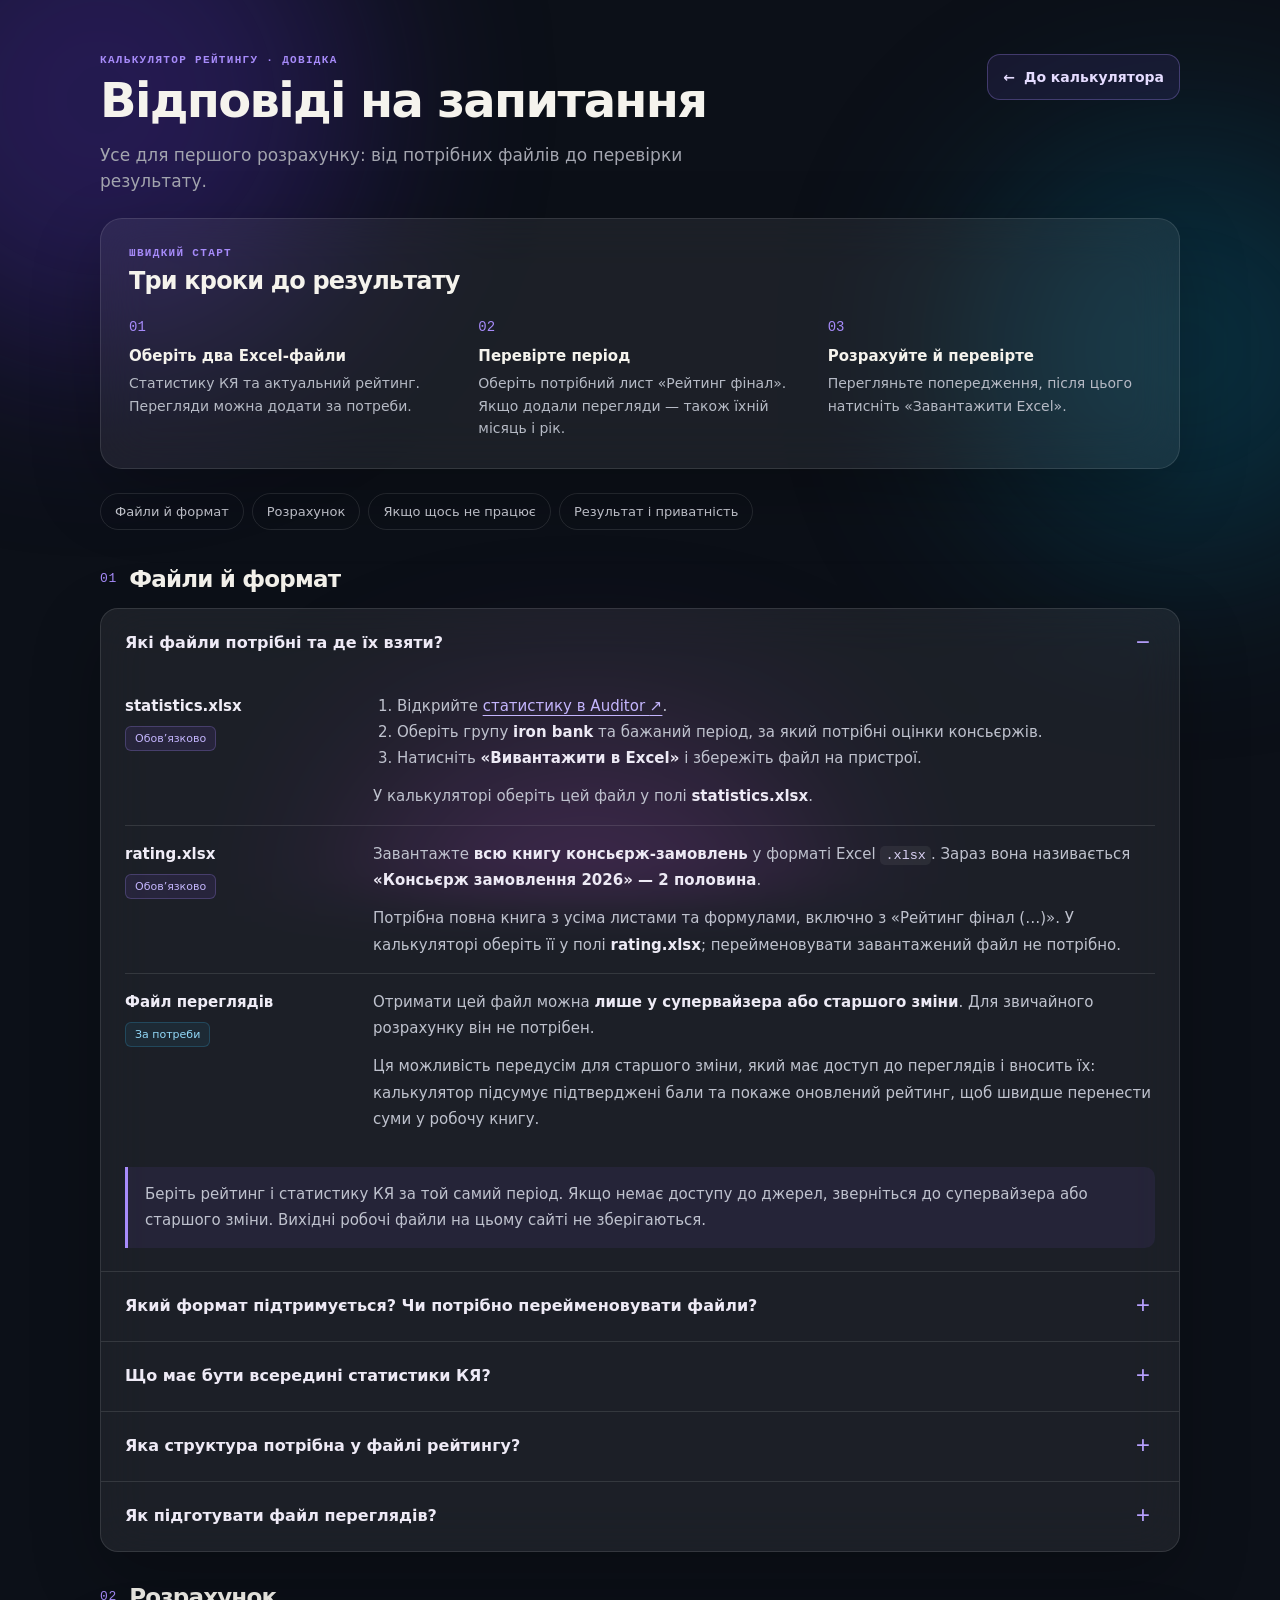
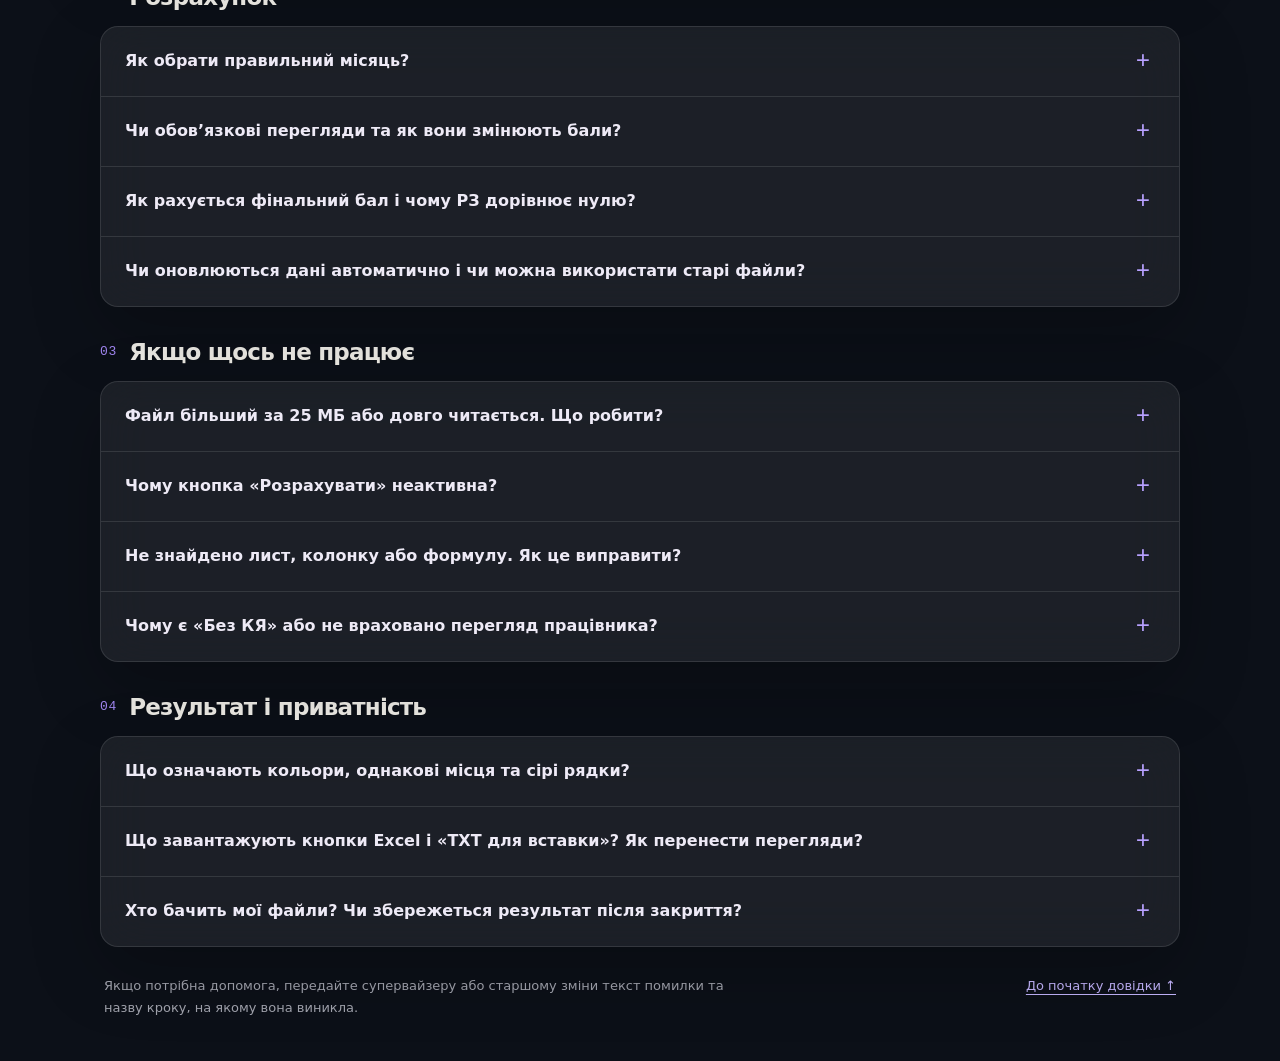
==== faq.html @ 03da0eee "faq added" ====
<!doctype html>
<html lang="uk">
<head>
  <meta charset="utf-8">
  <meta http-equiv="Content-Security-Policy" content="default-src 'none'; script-src 'self'; style-src 'self'; img-src data:; font-src 'self'; connect-src 'none'; object-src 'none'; base-uri 'none'; form-action 'none'; frame-src 'none'; worker-src 'none';">
  <meta name="referrer" content="no-referrer">
  <meta name="viewport" content="width=device-width, initial-scale=1">
  <meta name="description" content="Довідка калькулятора рейтингу: де взяти Excel-файли, який формат потрібен, як враховуються КЯ та перегляди і що робити з помилками.">
  <title>FAQ — Калькулятор рейтингу</title>
  <link rel="icon" href="data:,">
  <link rel="stylesheet" href="styles.css?v=20260909-faq">
</head>
<body>
  <div class="aurora" aria-hidden="true">
    <span class="blob blob-a"></span>
    <span class="blob blob-b"></span>
    <span class="blob blob-c"></span>
  </div>

  <main class="shell faq-shell" id="top">
    <header class="topbar faq-topbar">
      <div>
        <p class="eyebrow">Калькулятор рейтингу · Довідка</p>
        <h1>Відповіді на запитання</h1>
        <p class="subtitle">Усе для першого розрахунку: від потрібних файлів до перевірки результату.</p>
      </div>
      <a class="help-link" href="index.html"><span aria-hidden="true">←</span> До калькулятора</a>
    </header>

    <section class="panel faq-start" aria-labelledby="start-title">
      <p class="eyebrow">Швидкий старт</p>
      <h2 id="start-title">Три кроки до результату</h2>
      <ol class="faq-steps">
        <li><strong>Оберіть два Excel-файли</strong><span>Статистику КЯ та актуальний рейтинг. Перегляди можна додати за потреби.</span></li>
        <li><strong>Перевірте період</strong><span>Оберіть потрібний лист «Рейтинг фінал». Якщо додали перегляди — також їхній місяць і рік.</span></li>
        <li><strong>Розрахуйте й перевірте</strong><span>Перегляньте попередження, після цього натисніть «Завантажити Excel».</span></li>
      </ol>
    </section>

    <nav class="faq-nav" aria-label="Розділи довідки">
      <a href="#files">Файли й формат</a>
      <a href="#calculation">Розрахунок</a>
      <a href="#problems">Якщо щось не працює</a>
      <a href="#results-help">Результат і приватність</a>
    </nav>

    <section class="faq-section" id="files" aria-labelledby="files-title">
      <h2 id="files-title"><span aria-hidden="true">01</span> Файли й формат</h2>
      <div class="panel faq-group">
        <details class="faq-item" open>
          <summary>Які файли потрібні та де їх взяти?</summary>
          <div class="faq-answer">
            <dl class="faq-specs">
              <div>
                <dt>statistics.xlsx <span class="faq-badge">Обов’язково</span></dt>
                <dd>
                  <ol>
                    <li>Відкрийте <a href="https://auditor.ftband.net/statistics/for-operator" target="_blank" rel="noopener noreferrer">статистику в Auditor <span aria-hidden="true">↗</span><span class="visually-hidden"> (у новій вкладці)</span></a>.</li>
                    <li>Оберіть групу <strong>iron bank</strong> та бажаний період, за який потрібні оцінки консьєржів.</li>
                    <li>Натисніть <strong>«Вивантажити в Excel»</strong> і збережіть файл на пристрої.</li>
                  </ol>
                  <p>У калькуляторі оберіть цей файл у полі <strong>statistics.xlsx</strong>.</p>
                </dd>
              </div>
              <div>
                <dt>rating.xlsx <span class="faq-badge">Обов’язково</span></dt>
                <dd>
                  <p>Завантажте <strong>всю книгу консьєрж-замовлень</strong> у форматі Excel <code>.xlsx</code>. Зараз вона називається <strong>«Консьєрж замовлення 2026» — 2 половина</strong>.</p>
                  <p>Потрібна повна книга з усіма листами та формулами, включно з «Рейтинг фінал (…)». У калькуляторі оберіть її у полі <strong>rating.xlsx</strong>; перейменовувати завантажений файл не потрібно.</p>
                </dd>
              </div>
              <div>
                <dt>Файл переглядів <span class="faq-badge optional">За потреби</span></dt>
                <dd>
                  <p>Отримати цей файл можна <strong>лише у супервайзера або старшого зміни</strong>. Для звичайного розрахунку він не потрібен.</p>
                  <p>Ця можливість передусім для старшого зміни, який має доступ до переглядів і вносить їх: калькулятор підсумує підтверджені бали та покаже оновлений рейтинг, щоб швидше перенести суми у робочу книгу.</p>
                </dd>
              </div>
            </dl>
            <p class="faq-callout">Беріть рейтинг і статистику КЯ за той самий період. Якщо немає доступу до джерел, зверніться до супервайзера або старшого зміни. Вихідні робочі файли на цьому сайті не зберігаються.</p>
          </div>
        </details>
        <details class="faq-item">
          <summary>Який формат підтримується? Чи потрібно перейменовувати файли?</summary>
          <div class="faq-answer">
            <p>Усі файли мають бути книгами Excel <code>.xlsx</code>. Назва файлу може бути іншою: оберіть статистику, рейтинг і перегляди у відповідних полях. Важливі вміст, назви листів і заголовки колонок.</p>
            <p><code>.xls</code>, <code>.csv</code>, PDF, ZIP, скриншоти та посилання на таблицю не підходять. Якщо джерело — онлайн-таблиця, збережіть або експортуйте її як книгу Excel <code>.xlsx</code>. Просте перейменування розширення не змінює формат.</p>
          </div>
        </details>
        <details class="faq-item">
          <summary>Що має бути всередині статистики КЯ?</summary>
          <div class="faq-answer">
            <p>На <strong>першому листі</strong> потрібні колонки <strong>«ПІБ» або «ПІБ КС»</strong> та <strong>«Середній бал»</strong>. Заголовки мають бути в перших п’яти рядках, дані — нижче.</p>
            <p>У ПІБ зазначайте прізвище та ім’я; середній бал має бути числом, наприклад <code>90</code> або <code>86,8</code>. Використовуйте один підсумковий запис на працівника: дублікати прізвища та імені не отримають КЯ автоматично.</p>
          </div>
        </details>
        <details class="faq-item">
          <summary>Яка структура потрібна у файлі рейтингу?</summary>
          <div class="faq-answer">
            <p>Назва потрібного листа має починатися з <strong>«Рейтинг фінал»</strong>, наприклад «Рейтинг фінал (Вересень)». Після читання файлу оберіть його у списку.</p>
            <p>Збережіть стандартну таблицю: «ПІБ КС», «набрано балів», «перегляд», «години (графік)», «поза рейтингом», «години в рейтинг», «бали на годину», «ефективність», «рейтингу», «РЗ», «РЗ в рейтингу», «КК», «КК в рейтингу», «Фінал».</p>
            <p>Заголовки мають стояти в одному з перших десяти рядків. Зберігайте початкову структуру та формули: за ними сайт визначає базу ефективності. Повна книга також може допомогти зіставити працівників, коли в рейтингу вказані лише прізвища.</p>
          </div>
        </details>
        <details class="faq-item">
          <summary>Як підготувати файл переглядів?</summary>
          <div class="faq-answer">
            <p>Використовуйте лист <strong>«Перегляди» або «Пересмотры»</strong>. В одному з перших десяти рядків мають бути заголовки:</p>
            <ul>
              <li><strong>«ПІБ консьерж»</strong> або «ПІБ консьєржа», «ПІБ КС», «ПІБ»;</li>
              <li><strong>«Дата замовлення»</strong> — також підтримується повний заголовок із приміткою про 5 днів;</li>
              <li><strong>«Рішення»</strong> або «Решение»;</li>
              <li><strong>«Додаткові бали»</strong>, «Кількість додаткових балів» або «Количество добавленных баллов».</li>
            </ul>
            <p>Один рядок — один запис перегляду. Дата — дата Excel або текст на кшталт <code>09.09.2026</code> чи <code>2026-09-09</code>; бали — число. Не додавайте дублікати одного рішення: кожен рядок враховується окремо.</p>
          </div>
        </details>
      </div>
    </section>

    <section class="faq-section" id="calculation" aria-labelledby="calculation-title">
      <h2 id="calculation-title"><span aria-hidden="true">02</span> Розрахунок</h2>
      <div class="panel faq-group">
        <details class="faq-item">
          <summary>Як обрати правильний місяць?</summary>
          <div class="faq-answer">
            <p>Після читання рейтингу перевірте лист у списку: автоматичний вибір може не відповідати потрібному вам місяцю. Статистика КЯ має стосуватися того самого періоду — сайт цього автоматично не перевіряє.</p>
            <p>Якщо додали перегляди, перевірте ще й поле місяця та року. Воно заповнюється з формул обраного листа, коли це можливо; інакше вкажіть період вручну. Перегляди відбираються за <strong>датою замовлення</strong>, а не датою відправлення форми.</p>
          </div>
        </details>
        <details class="faq-item">
          <summary>Чи обов’язкові перегляди та як вони змінюють бали?</summary>
          <div class="faq-answer">
            <p><strong>Достатньо двох файлів.</strong> Без третього файлу сайт залишає значення колонки «перегляд» із вихідного рейтингу.</p>
            <p>З третім файлом сумуються записи обраного місяця з рішенням <strong>«да», «так» або «yes»</strong>, числовими балами та зіставленим ПІБ. Ця сума <strong>замінює</strong> попередній «перегляд» кожного працівника. Якщо врахованих записів для нього немає, буде 0.</p>
            <p>Перевірте блок «Зміни переглядів і записи, що потребують уваги». Щоб повернути значення з вихідного рейтингу, натисніть «Прибрати перегляди» та розрахуйте ще раз.</p>
          </div>
        </details>
        <details class="faq-item">
          <summary>Як рахується фінальний бал і чому РЗ дорівнює нулю?</summary>
          <div class="faq-answer">
            <p>КК у результаті — це КЯ зі статистики. Його внесок становить 40%; внесок ефективності — також 40%. <strong>РЗ та «РЗ в рейтингу» дорівнюють 0</strong>, оскільки актуальний рівень знань береться з іншого джерела й у цей калькулятор не імпортується. Його вага не перерозподіляється.</p>
            <p class="faq-formula">Фінал = КЯ × 0,4 + ефективність × 0,4</p>
            <p>Наприклад, КЯ 90 та ефективність 100 дають <strong>36 + 40 = 76</strong>.</p>
            <p>Години в рейтингу = години за графіком − години поза рейтингом. Бали на годину = (набрані бали + перегляд) / години в рейтингу. Ефективність порівнює цей показник із базою, визначеною формулою вихідного рейтингу.</p>
          </div>
        </details>
        <details class="faq-item">
          <summary>Чи оновлюються дані автоматично і чи можна використати старі файли?</summary>
          <div class="faq-answer">
            <p>Результат відображає стан обраних файлів на момент розрахунку. Сайт не підтягує нові оцінки чи рішення з робочих систем. Зі старими файлами ви отримаєте результат на основі старих даних.</p>
            <p>Щоб оновити рейтинг, отримайте актуальні вивантаження, оберіть їх і знову натисніть «Розрахувати». Зміна файлу, листа чи місяця скидає попередній результат і ручне зіставлення переглядів.</p>
          </div>
        </details>
      </div>
    </section>

    <section class="faq-section" id="problems" aria-labelledby="problems-title">
      <h2 id="problems-title"><span aria-hidden="true">03</span> Якщо щось не працює</h2>
      <div class="panel faq-group">
        <details class="faq-item">
          <summary>Файл більший за 25 МБ або довго читається. Що робити?</summary>
          <div class="faq-answer">
            <p>У калькуляторі <strong>немає встановленого обмеження 25 МБ</strong>: файл обирається з вашого пристрою та обробляється у браузері. Його не потрібно завантажувати на хостинг сайту або надсилати в чат.</p>
            <p>Велика книга може читатися довше. Дочекайтеся позначки «Готово» й появи списку листів. Швидкість і максимальний розмір залежать від пам’яті пристрою та браузера. Якщо вкладка зависає, закрийте зайві вкладки або спробуйте на комп’ютері з більшою кількістю вільної пам’яті.</p>
          </div>
        </details>
        <details class="faq-item">
          <summary>Чому кнопка «Розрахувати» неактивна?</summary>
          <div class="faq-answer">
            <p>Прочитайте підказку безпосередньо над кнопкою: вона пояснює, чого бракує. Переконайтеся, що обрано статистику КЯ та рейтинг, читання рейтингу завершилося й вибрано фінальний лист.</p>
            <p>Якщо додали перегляди, потрібен коректний файл та заповнений місяць і рік. Помилковий файл можна прибрати кнопкою «Прибрати перегляди» й продовжити з двома файлами.</p>
          </div>
        </details>
        <details class="faq-item">
          <summary>Не знайдено лист, колонку або формулу. Як це виправити?</summary>
          <div class="faq-answer">
            <p>Звірте файл із вимогами в розділі <a href="#files">«Файли й формат»</a>: правильне поле вибору, потрібний лист, початкові заголовки й формули. Візьміть повну вихідну книгу рейтингу, якщо раніше копіювали лише значення.</p>
            <p>Якщо у файлі є формули, відкрийте його в Excel, дочекайтеся перерахунку й збережіть перед повторним вибором. Це оновить збережені результати формул.</p>
            <p>Коли повідомлення стосується невідомої формули ефективності, попросіть відповідального за рейтинг перевірити структуру книги. Сайт підтримує правило нормування з робочого рейтингу й не виконує довільні формули Excel.</p>
          </div>
        </details>
        <details class="faq-item">
          <summary>Чому є «Без КЯ» або не враховано перегляд працівника?</summary>
          <div class="faq-answer">
            <p><strong>Для КЯ:</strong> перевірте наявність працівника у статистиці, написання прізвища та імені, числовий середній бал і відсутність дублікатів. Якщо оцінку не вдалося зіставити, внесок КЯ тимчасово становить 0, а результат є попереднім. Виправте джерело та перерахуйте.</p>
            <p><strong>Для переглядів:</strong> перевірте дату замовлення, рішення, бали та журнал. Якщо з’явився блок «Потрібне зіставлення ПІБ переглядів», оберіть відповідного працівника, лише коли впевнені, що це та сама людина, й натисніть «Розрахувати» ще раз. Без зіставлення ці записи не враховуються.</p>
          </div>
        </details>
      </div>
    </section>

    <section class="faq-section" id="results-help" aria-labelledby="results-title">
      <h2 id="results-title"><span aria-hidden="true">04</span> Результат і приватність</h2>
      <div class="panel faq-group">
        <details class="faq-item">
          <summary>Що означають кольори, однакові місця та сірі рядки?</summary>
          <div class="faq-answer">
            <p>Таблиця відсортована від найбільшого фінального бала. Зони за місцем: зелена — верхні 10%, салатова — наступні 20%, жовта — середні 40%, рожева — наступні 20%, червона — нижні 10%.</p>
            <p>Однакові фінальні бали отримують однакове місце та зону. Через нічиї та невелику кількість працівників частки зон можуть бути приблизними.</p>
            <p>Сірий рядок означає, що фінал і місце не визначено через відсутні бали або непозитивні години в рейтингу. Якщо такий рядок входить до базової групи ефективності, розрахунок зупиниться до виправлення джерела. Початковий сірий колір у вхідному Excel сам по собі не визначає участь у розрахунку.</p>
          </div>
        </details>
        <details class="faq-item">
          <summary>Що завантажують кнопки Excel і «TXT для вставки»? Як перенести перегляди?</summary>
          <div class="faq-answer">
            <p><strong>«Завантажити Excel»</strong> створює <code>current_final_rating.xlsx</code> із розрахованою таблицею, місцями, статусами та легендою. Якщо використовували третій файл, додаються журнал переглядів і лист зі змінами сум.</p>
            <p><strong>«TXT для вставки»</strong> створює <code>result_only_scores.txt</code>: лише оцінки КЯ у початковому порядку працівників із рейтингу. Це не список фінальних балів. Якщо КЯ немає, відповідний рядок порожній.</p>
            <p><strong>Для старшого зміни:</strong> перевірте суми на листі «Зміни переглядів» у завантаженому Excel та перенесіть їх до робочого рейтингу за ПІБ. Результат відсортований за фінальним балом, тому перед вставкою обов’язково звірте порядок працівників. Сайт сам не записує зміни у робочу книгу.</p>
            <p>Excel містить готові значення на момент розрахунку. Для оновлення повторіть розрахунок на сайті. Початкові файли залишаються без змін.</p>
          </div>
        </details>
        <details class="faq-item">
          <summary>Хто бачить мої файли? Чи збережеться результат після закриття?</summary>
          <div class="faq-answer">
            <p>Excel-файли та розрахунок обробляються у вашому браузері й не надсилаються на сервер. Інші відвідувачі сайту не бачать файлів або результатів у вашій вкладці.</p>
            <p>Сайт не зберігає вибрані файли, результати чи ручні зіставлення між сеансами. <strong>Перед оновленням або закриттям вкладки завантажте результат.</strong> Збережені Excel і TXT залишаться на вашому пристрої.</p>
            <p>FAQ відкривається в окремій вкладці: щоб продовжити роботу з уже обраними файлами, поверніться до попередньої вкладки калькулятора.</p>
          </div>
        </details>
      </div>
    </section>

    <footer class="faq-footer">
      <p>Якщо потрібна допомога, передайте супервайзеру або старшому зміни текст помилки та назву кроку, на якому вона виникла.</p>
      <a href="#top">До початку довідки ↑</a>
    </footer>
  </main>
</body>
</html>
---- styles.css ----
:root {
  --bg: #0c1018;
  --panel: rgba(255, 255, 255, 0.065);
  --panel-border: rgba(255, 255, 255, 0.11);
  --text: #f5f3ed;
  --muted: #a3a5af;
  --muted-2: #696d78;
  --accent: #8b5cf6;
  --accent-2: #38bdf8;
  --green: #70ad47;
  --light-green: #c6e0b4;
  --yellow: #ffd966;
  --pink: #f4cccc;
  --red: #e06666;
  --sans: "Segoe UI", system-ui, sans-serif;
  --mono: Consolas, "Liberation Mono", monospace;
}

* { box-sizing: border-box; }

body {
  min-height: 100vh;
  margin: 0;
  background: var(--bg);
  color: var(--text);
  font-family: var(--sans);
  overflow-x: hidden;
}

button, select, input { font: inherit; }
button { -webkit-tap-highlight-color: transparent; }

.aurora {
  position: fixed;
  inset: 0;
  overflow: hidden;
  pointer-events: none;
  z-index: 0;
}

.blob {
  position: absolute;
  border-radius: 999px;
  filter: blur(100px);
  opacity: 0.34;
  animation: drift 22s ease-in-out infinite;
}

.blob-a { width: 520px; height: 520px; background: #5530bf; left: -160px; top: -160px; }
.blob-b { width: 430px; height: 430px; background: #036987; right: -120px; top: 15%; animation-delay: -7s; }
.blob-c { width: 460px; height: 320px; background: #7c2d92; left: 28%; bottom: -160px; animation-delay: -13s; }

@keyframes drift {
  0%, 100% { transform: translate3d(0, 0, 0) scale(1); }
  50% { transform: translate3d(35px, -25px, 0) scale(1.08); }
}

.shell {
  position: relative;
  z-index: 1;
  width: min(1680px, calc(100% - 32px));
  margin: 0 auto;
  padding: 54px 0 32px;
}

.topbar {
  display: flex;
  align-items: flex-start;
  justify-content: space-between;
  gap: 28px;
  margin-bottom: 24px;
}

.eyebrow {
  margin: 0 0 8px;
  color: #a78bfa;
  font-family: var(--mono);
  font-size: 11px;
  font-weight: 600;
  letter-spacing: .12em;
  text-transform: uppercase;
}

h1, h2 { margin: 0; letter-spacing: -.035em; }
h1 { font-size: clamp(34px, 6vw, 60px); line-height: 1; }
h2 { font-size: 28px; }

.subtitle {
  max-width: 620px;
  margin: 14px 0 0;
  color: var(--muted);
  font-size: 17px;
  line-height: 1.55;
}

.shield {
  display: grid;
  flex: 0 0 auto;
  width: 66px;
  height: 66px;
  place-items: center;
  border: 1px solid var(--panel-border);
  border-radius: 18px;
  background: var(--panel);
  backdrop-filter: blur(18px);
}

.shield svg { width: 32px; fill: none; stroke: #bfdbfe; stroke-linecap: round; stroke-linejoin: round; stroke-width: 1.7; }

.panel {
  border: 1px solid var(--panel-border);
  border-radius: 22px;
  background: var(--panel);
  box-shadow: 0 24px 70px rgba(0, 0, 0, .24);
  backdrop-filter: blur(24px);
}

.input-panel { padding: 26px; }

.privacy-note {
  display: flex;
  align-items: center;
  gap: 10px;
  margin-bottom: 20px;
  color: var(--muted);
  font-size: 13px;
}

.privacy-note strong { color: #dbeafe; }
.privacy-dot { width: 8px; height: 8px; border-radius: 50%; background: #4ade80; box-shadow: 0 0 14px rgba(74, 222, 128, .7); }

.upload-grid { display: grid; grid-template-columns: 1fr 1fr; gap: 14px; }

.upload-card {
  position: relative;
  display: flex;
  min-width: 0;
  min-height: 100px;
  align-items: center;
  gap: 14px;
  padding: 18px;
  border: 1px dashed rgba(255, 255, 255, .2);
  border-radius: 15px;
  background: rgba(255, 255, 255, .035);
  cursor: pointer;
  transition: transform .16s ease, border-color .16s ease, background .16s ease;
}

.upload-card:hover { transform: translateY(-2px); border-color: rgba(139, 92, 246, .75); background: rgba(139, 92, 246, .07); }
.upload-card.ready { border-style: solid; border-color: rgba(74, 222, 128, .5); background: rgba(74, 222, 128, .055); }

.upload-icon {
  display: grid;
  flex: 0 0 auto;
  width: 48px;
  height: 48px;
  place-items: center;
  border-radius: 13px;
  background: linear-gradient(145deg, rgba(139, 92, 246, .35), rgba(56, 189, 248, .18));
  color: #ede9fe;
  font-family: var(--mono);
  font-size: 14px;
  font-weight: 600;
}

.upload-copy { min-width: 0; flex: 1; }
.upload-copy strong { display: block; margin-bottom: 5px; }
.upload-copy small { display: block; overflow: hidden; color: var(--muted); text-overflow: ellipsis; white-space: nowrap; }
.upload-state { color: #c4b5fd; font-family: var(--mono); font-size: 11px; }
.ready .upload-state { color: #4ade80; }

.sheet-row { margin-top: 16px; }
.sheet-row label { display: block; margin-bottom: 7px; color: var(--muted); font-size: 11px; font-weight: 600; letter-spacing: .08em; text-transform: uppercase; }

select, input[type="month"] {
  width: 100%;
  padding: 13px 14px;
  border: 1px solid rgba(255, 255, 255, .14);
  border-radius: 10px;
  outline: none;
  background: #171c27;
  color: var(--text);
}

.primary-button, .download-button, .secondary-button {
  border: 0;
  border-radius: 11px;
  color: white;
  cursor: pointer;
  font-weight: 600;
  transition: transform .15s ease, filter .15s ease, opacity .15s ease;
}

.primary-button {
  display: flex;
  width: 100%;
  align-items: center;
  justify-content: center;
  gap: 10px;
  margin-top: 18px;
  padding: 15px 18px;
  background: linear-gradient(100deg, #7c3aed, #2563eb);
  box-shadow: 0 10px 30px rgba(76, 29, 149, .3);
}

.primary-button svg { width: 18px; fill: none; stroke: currentColor; stroke-width: 2; }
.primary-button:not(:disabled):hover, .download-button:hover, .secondary-button:hover { transform: translateY(-1px); filter: brightness(1.08); }
.primary-button:disabled { cursor: not-allowed; opacity: .35; }
.primary-button.loading { cursor: wait; opacity: .75; }

.progress { min-height: 20px; margin: 12px 0 0; color: var(--muted); font-family: var(--mono); font-size: 12px; text-align: center; }
.progress.error { color: #fca5a5; }

.results { margin-top: 18px; }
.summary-grid { display: grid; grid-template-columns: repeat(4, 1fr); gap: 12px; margin-bottom: 12px; }

.summary-card {
  min-height: 108px;
  padding: 18px;
  border: 1px solid var(--panel-border);
  border-radius: 16px;
  background: rgba(255, 255, 255, .055);
  backdrop-filter: blur(18px);
}

.summary-card span { display: block; margin-bottom: 10px; color: var(--muted); font-size: 12px; }
.summary-card strong { font-family: var(--mono); font-size: 28px; }
.summary-card.warning strong { color: #fbbf24; }
.summary-card .sheet-summary { display: block; overflow: hidden; font-family: var(--sans); font-size: 14px; line-height: 1.35; text-overflow: ellipsis; }

.rating-panel { padding: 24px; }
.results-head { display: flex; align-items: center; justify-content: space-between; gap: 18px; }
.actions { display: flex; gap: 9px; }
.download-button, .secondary-button { padding: 11px 15px; }
.download-button { background: linear-gradient(100deg, #7c3aed, #2563eb); }
.secondary-button { border: 1px solid rgba(255, 255, 255, .15); background: rgba(255, 255, 255, .08); }

.zone-legend { display: grid; grid-template-columns: 1fr 2fr 4fr 2fr 1fr; gap: 5px; margin: 20px 0 14px; }
.zone-pill { padding: 6px 4px; border-radius: 6px; color: #1a1a1a; font-family: var(--mono); font-size: 11px; font-weight: 600; text-align: center; }
.green { background: var(--green); }
.light-green { background: var(--light-green); }
.yellow { background: var(--yellow); }
.pink { background: var(--pink); }
.red { background: var(--red); }

.missing-box { margin: 14px 0; padding: 14px 16px; border: 1px solid rgba(251, 191, 36, .25); border-radius: 10px; background: rgba(251, 191, 36, .07); }
.missing-box strong { color: #fbbf24; font-size: 13px; }
.missing-box p { margin: 5px 0 0; color: #d1d5db; font-size: 13px; line-height: 1.55; }

.table-wrap { max-height: 620px; overflow: auto; border: 1px solid rgba(255, 255, 255, .1); border-radius: 12px; }
table { width: 100%; border-collapse: separate; border-spacing: 0; color: #171717; font-size: 13px; }
thead { position: sticky; top: 0; z-index: 2; }
th { padding: 12px; background: #202633; color: #e5e7eb; font-size: 11px; font-weight: 600; letter-spacing: .04em; text-align: left; text-transform: uppercase; }
td { padding: 10px 12px; border-top: 1px solid rgba(0, 0, 0, .08); font-variant-numeric: tabular-nums; }
td:first-child { position: sticky; left: 0; z-index: 1; font-weight: 600; text-align: left; min-width: 170px; }
th:first-child { position: sticky; left: 0; z-index: 3; min-width: 170px; }
td:nth-child(n+2):not(:last-child) { font-family: var(--mono); text-align: right; }
th { min-width: 82px; padding: 10px 7px; text-transform: none; letter-spacing: 0; }
td { padding: 7px; white-space: nowrap; }
#ratingTable { min-width: 1430px; font-size: 12px; }
#ratingTable td:last-child { max-width: 190px; white-space: normal; }
tr.zone-unrated td { background: #d9d9d9; }
.changed-review { box-shadow: inset 0 -2px #325a8f; font-weight: 700; }
.optional-upload { margin-top: 14px; display: flex; gap: 12px; align-items: center; }
.optional-upload .upload-card { flex: 1; min-width: 0; min-height: 82px; }
.optional-label { color: var(--muted); font-size: 12px; font-weight: normal; }
.input-hint { color: #b6bac5; font-size: 13px; line-height: 1.6; }
.review-warning { color: #fcd475; }
.mapping-item { display: grid; grid-template-columns: minmax(160px, 1fr) minmax(200px, 2fr); align-items: center; gap: 12px; margin-top: 12px; font-size: 13px; }
.review-details { border: 1px solid var(--panel-border); border-radius: 10px; padding: 12px; margin: 12px 0; }
.review-details summary { cursor: pointer; font-size: 13px; color: #d4c3ff; }
.review-details pre { white-space: pre-wrap; overflow-wrap: anywhere; max-height: 250px; overflow: auto; font: 12px/1.6 var(--mono); }
.file-input { position: absolute; width: 1px; height: 1px; opacity: 0; }
.upload-card:focus-within { outline: 2px solid #a78bfa; outline-offset: 3px; }
button:focus-visible, select:focus-visible, input:focus-visible, a:focus-visible, summary:focus-visible, .table-wrap:focus-visible { outline: 2px solid #a78bfa; outline-offset: 3px; }
button:disabled { cursor: wait; opacity: .5; }
[hidden] { display: none !important; }
tr.zone-green td { background: var(--green); }
tr.zone-light-green td { background: var(--light-green); }
tr.zone-yellow td { background: var(--yellow); }
tr.zone-pink td { background: var(--pink); }
tr.zone-red td { background: var(--red); }
.missing-label { color: #7f1d1d; font-weight: 700; }

footer { padding: 20px 8px 0; color: var(--muted-2); font-family: var(--mono); font-size: 11px; text-align: center; }

.toast {
  position: fixed;
  right: 20px;
  bottom: 20px;
  z-index: 10;
  max-width: min(420px, calc(100% - 40px));
  padding: 12px 16px;
  border: 1px solid rgba(255, 255, 255, .14);
  border-radius: 10px;
  background: #202633;
  box-shadow: 0 15px 45px rgba(0, 0, 0, .4);
  color: white;
  opacity: 0;
  pointer-events: none;
  transform: translateY(10px);
  transition: opacity .18s ease, transform .18s ease;
}
.toast.show { opacity: 1; transform: translateY(0); }

.topbar-actions { display: flex; flex: 0 0 auto; align-items: center; gap: 12px; }
.help-link {
  display: inline-flex;
  flex: 0 0 auto;
  align-items: center;
  justify-content: center;
  gap: 9px;
  min-height: 46px;
  padding: 10px 15px;
  border: 1px solid rgba(167, 139, 250, .3);
  border-radius: 13px;
  background: rgba(139, 92, 246, .1);
  color: #e5dcff;
  font-size: 14px;
  font-weight: 600;
  text-decoration: none;
}
.help-link:hover { border-color: #a78bfa; background: rgba(139, 92, 246, .2); }
.help-mark { display: grid; width: 21px; height: 21px; place-items: center; border: 1px solid #a78bfa; border-radius: 50%; font-size: 12px; }
.visually-hidden { position: absolute; width: 1px; height: 1px; padding: 0; margin: -1px; overflow: hidden; clip-path: inset(50%); white-space: nowrap; border: 0; }
.faq-shell { max-width: 1080px; }
.faq-topbar h1 { font-size: clamp(32px, 4.5vw, 48px); line-height: 1.12; }
.faq-start { padding: 28px; }
.faq-start h2 { font-size: 24px; }
.faq-steps { display: grid; grid-template-columns: repeat(3, minmax(0, 1fr)); gap: 26px; margin: 24px 0 0; padding: 0; list-style: none; counter-reset: step; }
.faq-steps li { counter-increment: step; }
.faq-steps li::before { content: "0" counter(step); display: block; margin-bottom: 12px; color: #a78bfa; font: 14px var(--mono); }
.faq-steps strong, .faq-steps span { display: block; }
.faq-steps strong { margin-bottom: 7px; font-size: 15px; }
.faq-steps span { color: #b6bac5; font-size: 14px; line-height: 1.6; }
.faq-nav { display: flex; flex-wrap: wrap; gap: 8px; margin: 24px 0 36px; }
.faq-nav a { padding: 10px 14px; border: 1px solid var(--panel-border); border-radius: 999px; color: #c8cad3; font-size: 13px; text-decoration: none; }
.faq-nav a:hover { border-color: #a78bfa; color: white; background: rgba(139, 92, 246, .12); }
.faq-section { margin-top: 32px; scroll-margin-top: 24px; }
.faq-section > h2 { display: flex; align-items: center; gap: 12px; margin: 0 0 16px; font-size: 23px; }
.faq-section > h2 > span { color: #a78bfa; font: 13px var(--mono); letter-spacing: .06em; }
.faq-group { border-radius: 18px; }
.faq-item + .faq-item { border-top: 1px solid var(--panel-border); }
.faq-item summary { display: flex; align-items: center; justify-content: space-between; gap: 20px; padding: 21px 24px; border-radius: 12px; color: #eeeaf6; font-size: 16px; font-weight: 600; line-height: 1.5; list-style: none; cursor: pointer; }
.faq-item summary::-webkit-details-marker { display: none; }
.faq-item summary::after { content: "+"; flex: 0 0 auto; width: 24px; color: #b8a1ff; font: 24px var(--mono); text-align: center; }
.faq-item[open] > summary::after { content: "−"; }
.faq-item summary:hover { color: #d4c3ff; background: rgba(139, 92, 246, .06); }
.faq-item summary:focus-visible { outline-offset: -4px; }
.faq-answer { padding: 0 24px 23px; color: #bfc2ce; font-size: 15px; line-height: 1.75; overflow-wrap: anywhere; }
.faq-answer p { margin: 0 0 12px; }
.faq-answer > :last-child { margin-bottom: 0; }
.faq-answer strong { color: #edeaf5; font-weight: 600; }
.faq-answer a, .faq-footer a { color: #c4b5fd; text-underline-offset: 4px; }
.faq-answer a:hover, .faq-footer a:hover { color: white; }
.faq-answer code { padding: 2px 5px; border-radius: 5px; background: rgba(255, 255, 255, .06); color: #ddd4f7; font-family: var(--mono); font-size: .9em; }
.faq-answer ul, .faq-answer ol { margin: 0 0 12px; padding-left: 24px; }
.faq-specs { margin: 0 0 20px; }
.faq-specs > div { display: grid; grid-template-columns: 230px minmax(0, 1fr); gap: 18px; padding: 15px 0; }
.faq-specs > div + div { border-top: 1px solid var(--panel-border); }
.faq-specs dt { color: #f0edf7; font-weight: 600; }
.faq-specs dd { margin: 0; }
.faq-specs dd > :last-child { margin-bottom: 0; }
.faq-badge { display: block; width: fit-content; margin-top: 7px; padding: 2px 9px; border: 1px solid rgba(167, 139, 250, .25); border-radius: 6px; background: rgba(139, 92, 246, .1); color: #c4b5fd; font-size: 11px; font-weight: 500; }
.faq-badge.optional { border-color: rgba(56, 189, 248, .2); background: rgba(56, 189, 248, .07); color: #93d9f9; }
.faq-callout { padding: 14px 17px; border-left: 3px solid #a78bfa; border-radius: 0 10px 10px 0; background: rgba(139, 92, 246, .08); }
.faq-formula { padding: 16px 18px; border: 1px solid rgba(167, 139, 250, .25); border-radius: 10px; background: rgba(139, 92, 246, .09); color: #e0d4ff; font-weight: 600; }
.faq-footer { display: flex; align-items: flex-start; justify-content: space-between; gap: 24px; padding: 28px 4px 10px; color: #a3a5af; font: 13px/1.7 var(--sans); text-align: left; }
.faq-footer p { max-width: 660px; margin: 0; }
.faq-footer a { flex: 0 0 auto; }

@media (max-width: 780px) {
  .topbar-actions { flex-direction: column; align-items: flex-end; gap: 10px; }
  .topbar-actions .shield { display: none; }
  .faq-topbar { flex-direction: column-reverse; gap: 22px; }
  .faq-topbar > .help-link { align-self: flex-end; }
  .faq-steps { grid-template-columns: 1fr; gap: 20px; }
  .faq-steps li { position: relative; padding-left: 36px; }
  .faq-steps li::before { position: absolute; left: 0; top: 2px; }
  .faq-start { padding: 22px; }
  .faq-specs > div { grid-template-columns: 1fr; gap: 8px; }
  .faq-specs dt { display: flex; flex-wrap: wrap; align-items: center; gap: 9px; }
  .faq-badge { display: inline-block; margin-top: 0; }
  .faq-item summary { padding: 18px; font-size: 15px; }
  .faq-answer { padding: 0 18px 20px; font-size: 14px; }
  .faq-nav { margin-bottom: 28px; }
  .faq-section > h2 { font-size: 21px; }
  .faq-footer { flex-direction: column; gap: 14px; }
  .mapping-item { grid-template-columns: 1fr; }
  .optional-upload { align-items: stretch; flex-direction: column; }
  .shell { width: min(100% - 20px, 680px); padding-top: 28px; }
  .shield { width: 54px; height: 54px; }
  .upload-grid, .summary-grid { grid-template-columns: 1fr; }
  .summary-grid { grid-template-columns: 1fr 1fr; }
  .results-head { align-items: flex-start; flex-direction: column; }
  .actions { width: 100%; }
  .actions button { flex: 1; }
  .rating-panel, .input-panel { padding: 17px; }
}

@media (max-width: 520px) {
  .topbar { gap: 12px; }
  .topbar:not(.faq-topbar) { flex-direction: column-reverse; gap: 16px; }
  .topbar-actions { align-self: flex-end; }
  .subtitle { font-size: 14px; }
  .summary-grid { grid-template-columns: 1fr 1fr; }
  .summary-card { min-height: 92px; padding: 14px; }
  .summary-card strong { font-size: 22px; }
  .actions { flex-direction: column; }
  .zone-legend { gap: 2px; }
  th, td { padding: 9px 8px; }
}

@media (prefers-reduced-motion: reduce) {
  .blob { animation: none; }
}
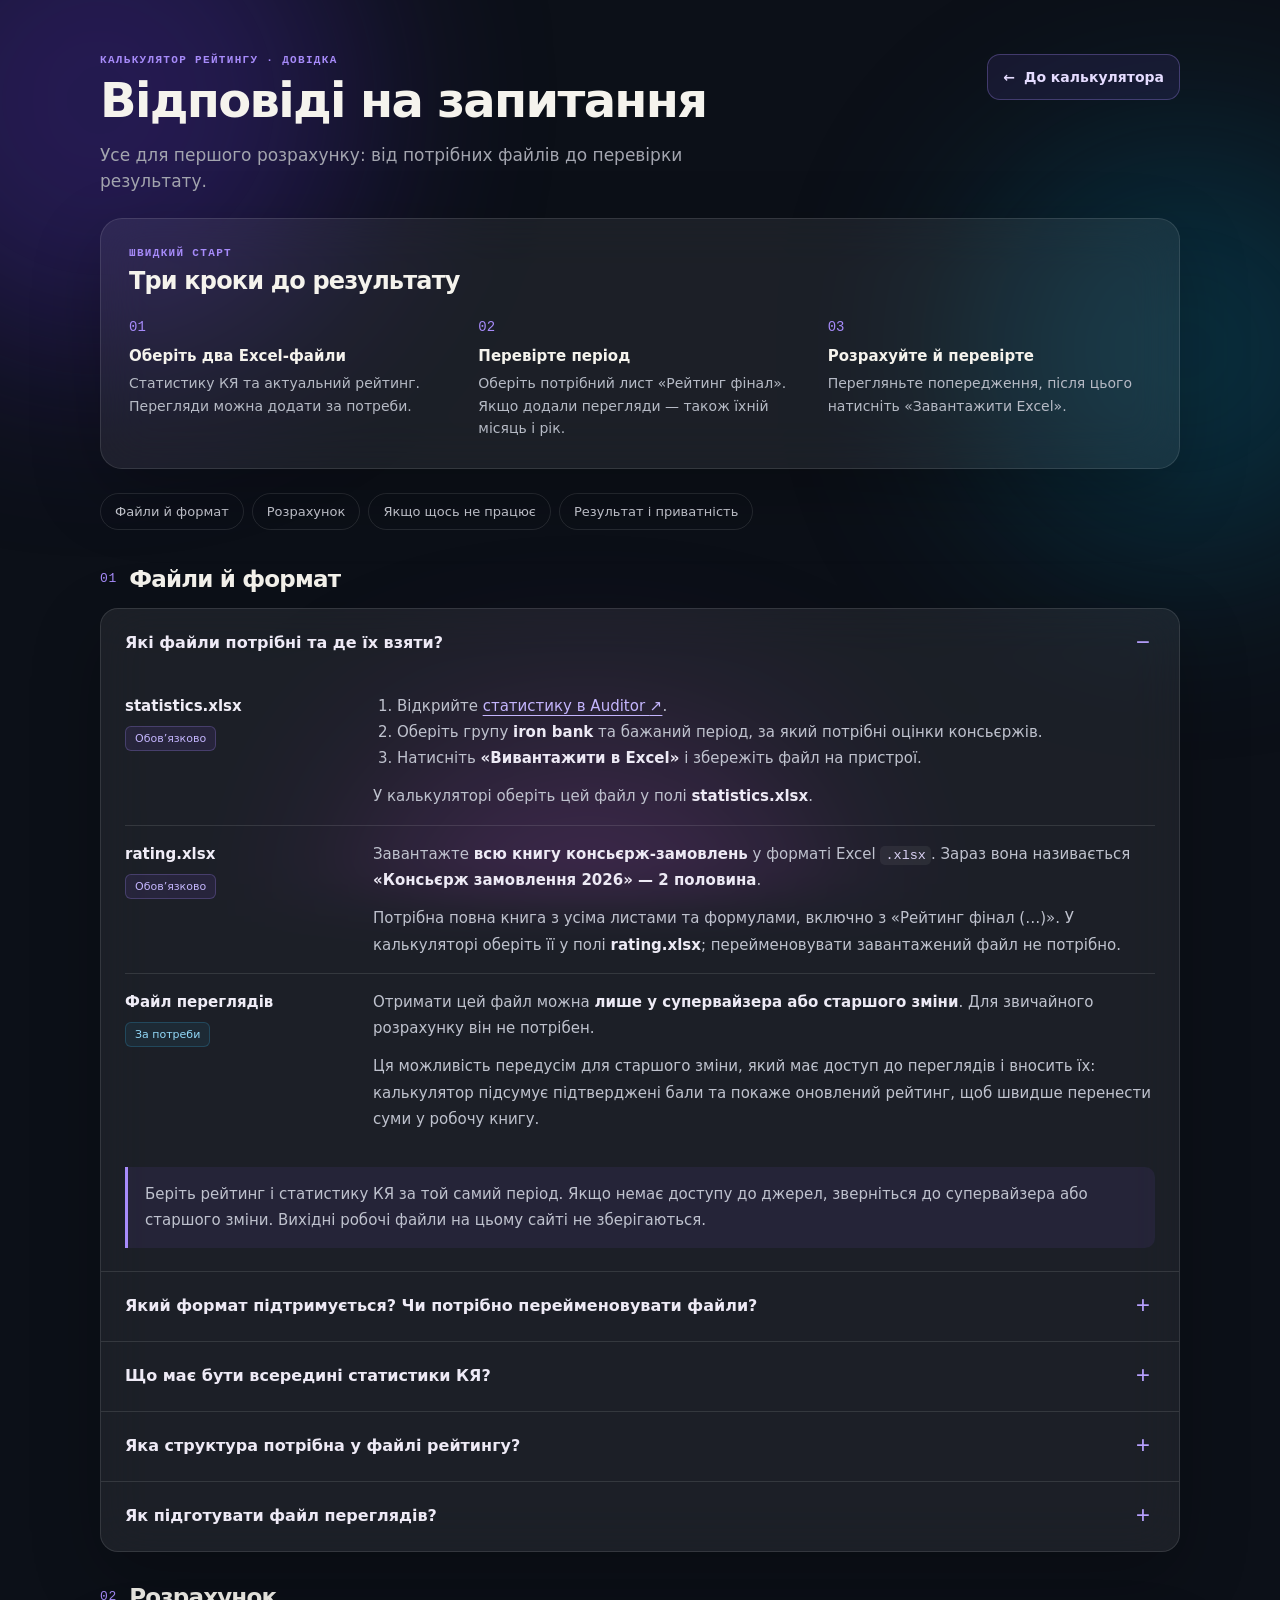
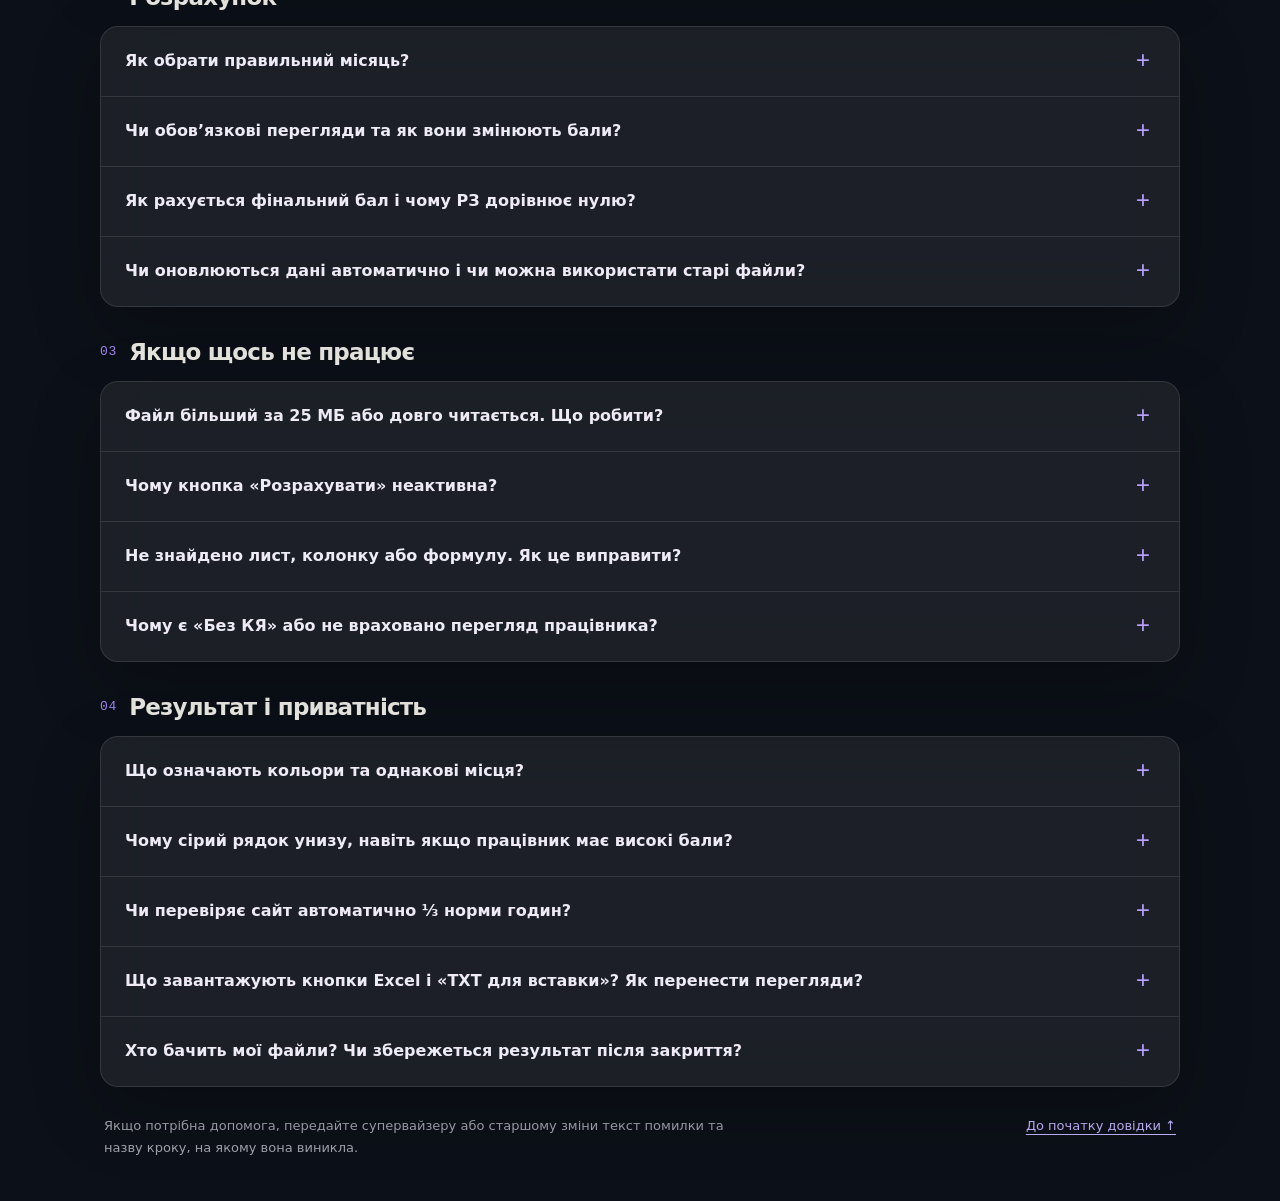
==== commit 38003c7a: "added gray zone logic" ====
--- a/faq.html
+++ b/faq.html
@@ -99,7 +99,7 @@
           <div class="faq-answer">
             <p>Назва потрібного листа має починатися з <strong>«Рейтинг фінал»</strong>, наприклад «Рейтинг фінал (Вересень)». Після читання файлу оберіть його у списку.</p>
             <p>Збережіть стандартну таблицю: «ПІБ КС», «набрано балів», «перегляд», «години (графік)», «поза рейтингом», «години в рейтинг», «бали на годину», «ефективність», «рейтингу», «РЗ», «РЗ в рейтингу», «КК», «КК в рейтингу», «Фінал».</p>
-            <p>Заголовки мають стояти в одному з перших десяти рядків. Зберігайте початкову структуру та формули: за ними сайт визначає базу ефективності. Повна книга також може допомогти зіставити працівників, коли в рейтингу вказані лише прізвища.</p>
+            <p>Заголовки мають стояти в одному з перших десяти рядків. Зберігайте початкову структуру, формули та кольори рядків: за формулами сайт визначає базу ефективності, а сіре позначення означає, що працівник не рейтингується. Повна книга також може допомогти зіставити працівників, коли в рейтингу вказані лише прізвища.</p>
           </div>
         </details>
         <details class="faq-item">
@@ -142,7 +142,7 @@
             <p>КК у результаті — це КЯ зі статистики. Його внесок становить 40%; внесок ефективності — також 40%. <strong>РЗ та «РЗ в рейтингу» дорівнюють 0</strong>, оскільки актуальний рівень знань береться з іншого джерела й у цей калькулятор не імпортується. Його вага не перерозподіляється.</p>
             <p class="faq-formula">Фінал = КЯ × 0,4 + ефективність × 0,4</p>
             <p>Наприклад, КЯ 90 та ефективність 100 дають <strong>36 + 40 = 76</strong>.</p>
-            <p>Години в рейтингу = години за графіком − години поза рейтингом. Бали на годину = (набрані бали + перегляд) / години в рейтингу. Ефективність порівнює цей показник із базою, визначеною формулою вихідного рейтингу.</p>
+            <p>Години в рейтингу = години за графіком − години поза рейтингом. Бали на годину = (набрані бали + перегляд) / години в рейтингу. Ефективність порівнює цей показник із базою, визначеною формулою вихідного рейтингу. Якщо база — максимум групи працівників, сірі рядки до неї не входять.</p>
           </div>
         </details>
         <details class="faq-item">
@@ -194,11 +194,27 @@
       <h2 id="results-title"><span aria-hidden="true">04</span> Результат і приватність</h2>
       <div class="panel faq-group">
         <details class="faq-item">
-          <summary>Що означають кольори, однакові місця та сірі рядки?</summary>
-          <div class="faq-answer">
-            <p>Таблиця відсортована від найбільшого фінального бала. Зони за місцем: зелена — верхні 10%, салатова — наступні 20%, жовта — середні 40%, рожева — наступні 20%, червона — нижні 10%.</p>
+          <summary>Що означають кольори та однакові місця?</summary>
+          <div class="faq-answer">
+            <p>Учасники рейтингу відсортовані від найбільшого фінального бала. Зони за місцем: зелена — верхні 10%, салатова — наступні 20%, жовта — середні 40%, рожева — наступні 20%, червона — нижні 10%. Частки рахуються лише серед тих, хто рейтингується та має розрахований фінальний бал.</p>
             <p>Однакові фінальні бали отримують однакове місце та зону. Через нічиї та невелику кількість працівників частки зон можуть бути приблизними.</p>
-            <p>Сірий рядок означає, що фінал і місце не визначено через відсутні бали або непозитивні години в рейтингу. Якщо такий рядок входить до базової групи ефективності, розрахунок зупиниться до виправлення джерела. Початковий сірий колір у вхідному Excel сам по собі не визначає участь у розрахунку.</p>
+            <p>Сірі рядки розташовані після всіх учасників рейтингу й не займають місць у кольорових зонах. Причину вказано в колонці «Статус КЯ / розрахунку».</p>
+          </div>
+        </details>
+        <details class="faq-item">
+          <summary>Чому сірий рядок унизу, навіть якщо працівник має високі бали?</summary>
+          <div class="faq-answer">
+            <p><strong>Сіре позначення у вихідному фінальному листі означає «не рейтингується».</strong> Наприклад, так позначають новачків, які щойно почали працювати, або працівників із менш ніж ⅓ норми годин за місяць.</p>
+            <p>Калькулятор зберігає цей статус: працівник залишається в сірій зоні внизу таблиці, без місця та участі в розподілі кольорових зон, навіть якщо його фінальний бал вищий за бали інших. Його рядок також виключається з групи MAX для бази ефективності.</p>
+            <p>КЯ, перегляди та інші показники залишаються в таблиці. Фінальний бал, якщо його можливо розрахувати, показується довідково. Те саме правило діє в завантаженому Excel.</p>
+            <p>Сайт враховує звичайну сіру заливку та підтримувані правила умовного форматування вихідного файлу. Тому завантажуйте всю книгу зі збереженим оформленням. Якщо всі працівники сірі, місця не призначаються, а фінальний бал без бази учасників не розраховується.</p>
+          </div>
+        </details>
+        <details class="faq-item">
+          <summary>Чи перевіряє сайт автоматично ⅓ норми годин?</summary>
+          <div class="faq-answer">
+            <p>Участь визначається за <strong>сірим позначенням у вихідному файлі</strong>. Окрему перевірку місячної норми сайт не виконує: норма може змінюватися, і вона не задається в калькуляторі. Якщо працівник не має рейтингуватися через малу кількість годин, це має бути позначено сірим у робочому рейтингу.</p>
+            <p>Окремо сайт перевіряє можливість розрахунку. За відсутніх балів або непозитивних годин у рейтингу фінал і місце не визначаються; такий рядок теж сірий, із поясненням у статусі. Якщо проблема є в учасника базової групи ефективності, потрібно виправити дані перед розрахунком.</p>
           </div>
         </details>
         <details class="faq-item">
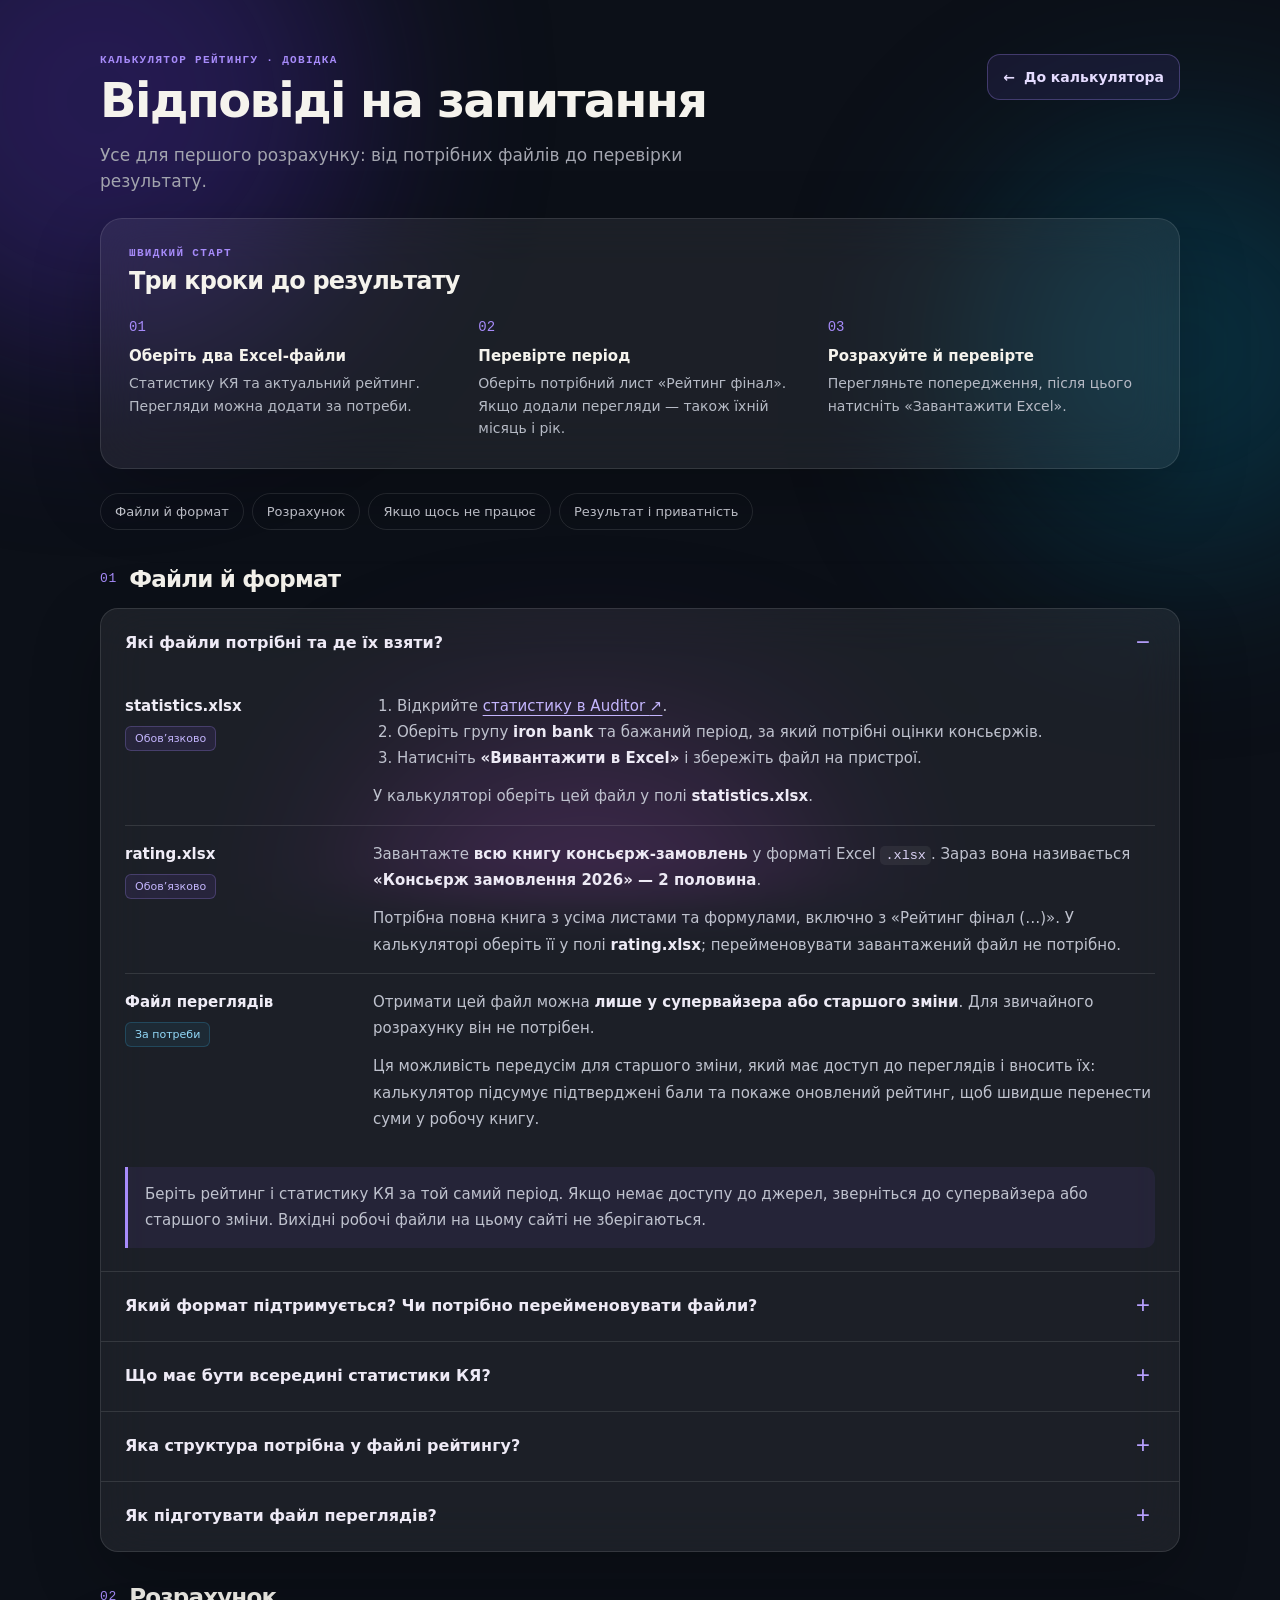
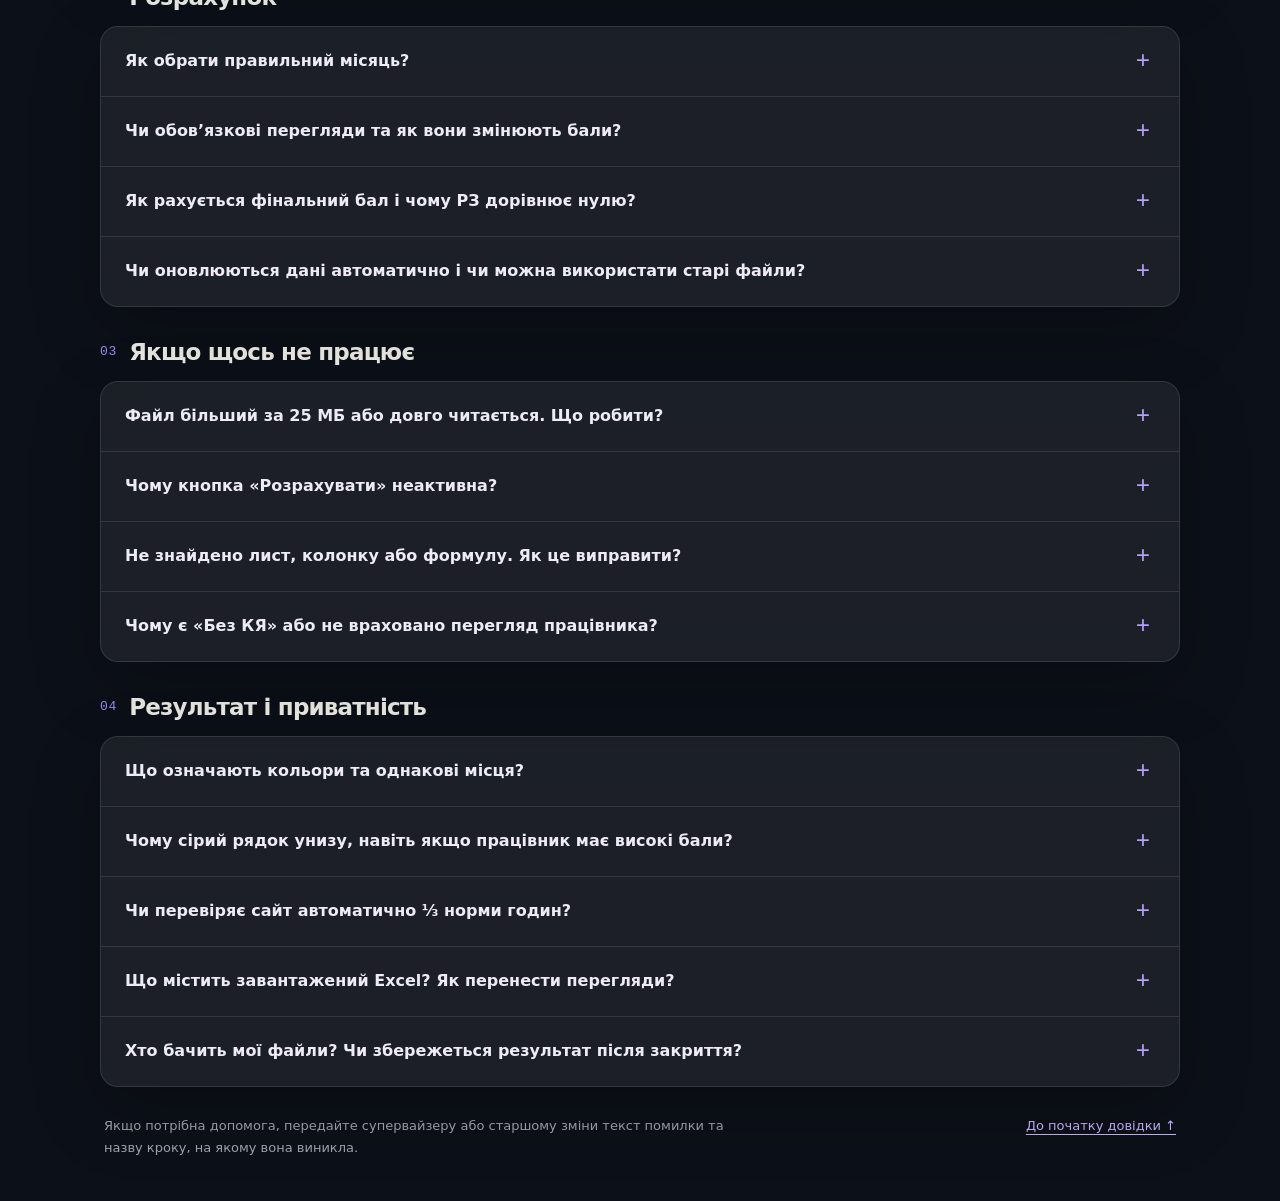
==== commit cda7b56d: "remove txt button" ====
--- a/faq.html
+++ b/faq.html
@@ -218,10 +218,9 @@
           </div>
         </details>
         <details class="faq-item">
-          <summary>Що завантажують кнопки Excel і «TXT для вставки»? Як перенести перегляди?</summary>
+          <summary>Що містить завантажений Excel? Як перенести перегляди?</summary>
           <div class="faq-answer">
             <p><strong>«Завантажити Excel»</strong> створює <code>current_final_rating.xlsx</code> із розрахованою таблицею, місцями, статусами та легендою. Якщо використовували третій файл, додаються журнал переглядів і лист зі змінами сум.</p>
-            <p><strong>«TXT для вставки»</strong> створює <code>result_only_scores.txt</code>: лише оцінки КЯ у початковому порядку працівників із рейтингу. Це не список фінальних балів. Якщо КЯ немає, відповідний рядок порожній.</p>
             <p><strong>Для старшого зміни:</strong> перевірте суми на листі «Зміни переглядів» у завантаженому Excel та перенесіть їх до робочого рейтингу за ПІБ. Результат відсортований за фінальним балом, тому перед вставкою обов’язково звірте порядок працівників. Сайт сам не записує зміни у робочу книгу.</p>
             <p>Excel містить готові значення на момент розрахунку. Для оновлення повторіть розрахунок на сайті. Початкові файли залишаються без змін.</p>
           </div>
@@ -230,7 +229,7 @@
           <summary>Хто бачить мої файли? Чи збережеться результат після закриття?</summary>
           <div class="faq-answer">
             <p>Excel-файли та розрахунок обробляються у вашому браузері й не надсилаються на сервер. Інші відвідувачі сайту не бачать файлів або результатів у вашій вкладці.</p>
-            <p>Сайт не зберігає вибрані файли, результати чи ручні зіставлення між сеансами. <strong>Перед оновленням або закриттям вкладки завантажте результат.</strong> Збережені Excel і TXT залишаться на вашому пристрої.</p>
+            <p>Сайт не зберігає вибрані файли, результати чи ручні зіставлення між сеансами. <strong>Перед оновленням або закриттям вкладки завантажте результат.</strong> Збережений Excel залишиться на вашому пристрої.</p>
             <p>FAQ відкривається в окремій вкладці: щоб продовжити роботу з уже обраними файлами, поверніться до попередньої вкладки калькулятора.</p>
           </div>
         </details>
